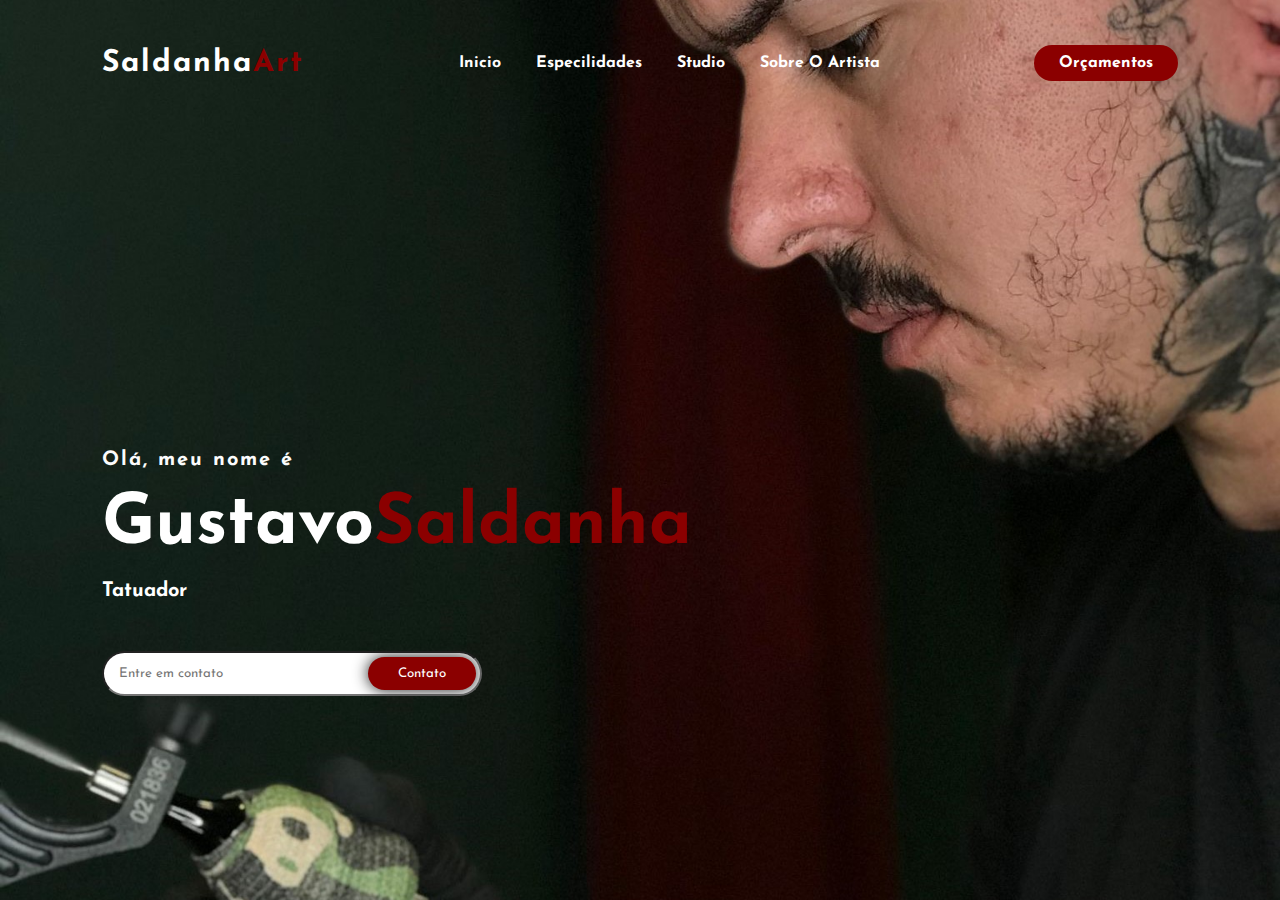
==== index.html @ 96786fb2 "reafactor: alter index.html and style.css" ====
<!DOCTYPE html>
<html lang="pt-br">
<head>
    <meta charset="UTF-8">
    <meta http-equiv="X-UA-Compatible" content="IE=edge">
    <meta name="viewport" content="width=device-width, initial-scale=1.0">
    <link rel="stylesheet" href="style.css">
    <link rel="preconnect" href="https://fonts.googleapis.com">
<link rel="preconnect" href="https://fonts.gstatic.com" crossorigin>
<link href="https://fonts.googleapis.com/css2?family=Josefin+Sans:wght@300&display=swap" rel="stylesheet">
    <title>Gustavo Saldanha</title>
</head>
<body>
   
     <div class="backgroud">
        <nav>
            <h2> Saldanha<span>Art</span></h2>

            <ul class="cabeçalho-link">
              <li><a href="">Inicio</a></li>
              <li><a href="">Especilidades</a></li>
              <li><a href="">Studio</a></li>
              <li><a href="">Sobre o Artista</a></li>
              
            </ul><!--cabeçalho link -->
            <a href="#" class="btn"> Orçamentos </a>
        </nav>
        
        <div class="Main"> 
            <h4>Olá, meu nome é</h4>
            <h1>Gustavo<span>Saldanha</span></h1>
            <h3>Tatuador</h3>
            <div class="Container-btn">
               <form>
                 <input type="emai" nome="email" id="mail" placeholder="Entre em contato">
                 <input type="submit" nome="submit" value="Contato">
               </form>
            </div><!--Div container btn-->
        </div><!--Main-->
     </div><!--background -->
</body>
</html>
---- style.css ----
*{
    margin: 0;
    padding: 0;
    box-sizing: border-box;
    font-family: 'Josefin Sans';
}

/*estilização imagem de fundo*/
.backgroud{
    background-image: url(Gu.jpg);
    background-size: cover;
    background-position: center;
    height: 100vh;
    width: 100%;
}

/*estilização barra menu*/
nav{
    display: flex;
    align-items: center;
    justify-content: space-between;
    padding: 45px;
    padding-left: 8%;
    padding-right: 8%;
}
nav ul li{
    display: inline-block;
    padding: 8px 15px;
    list-style-type: none;
}
nav ul li a{
    color: #fff;
    text-decoration: none;
    font-weight: bold;
    text-transform: capitalize;
}
nav ul li a:hover{
    color: #8B0000;
    transform: scale(1.2);
}

/*estilização Logo*/
nav h2{
    color: white;
    font-size: 30px;
    cursor: pointer;
    letter-spacing: 2px;
}
span{
    color: #8B0000;

}

/*estilização botão*/
.btn{
    background-color: #8B0000;
    color: #fff;
    text-decoration: none;
    font-weight: bold;
    padding: 10px 25px;
    border-radius: 30px;
    transition: transform .4s;
}
.btn:hover{
    transform: scale(1.2);
}
/*estilização segunda sessão*/
.Main{
    position: absolute;
    top: 50%;
    left: 8%;
    transform: translatey(-50);
}

h4{
    color:#fcfcfc;
    letter-spacing: 2px;
    font-size: 20px;
}
h1{
    color: #fff;
    margin: 20px 0px 20px;
    font-size: 70px;
}
h3{
    color: #fff;
    font-size: 20px;
    margin-bottom: 50px;
}
.Container-btn form{
    width: 380px;
    max-width: 100%;
    position: relative;
}
.Container-btn form input:first-child{
    display: inline-block;
    width: 100%;
    padding: 14px 130px 14px 15px;
    border-radius: 30px;
    outline: none;
}
.Container-btn form input:last-child{
    position: absolute;
    display: inline-block;
    outline: none;
    padding: 10px 30px;
    border: none;
    border-radius: 30px;
    background-color: #8B0000;
    color: #fff;
    box-shadow: 0px 0px 15px #1C1C1C;
    right: 6px;
    top: 6px;
}
.Container-btn form input:last-child:hover{
    transform: scale(1.2);
}
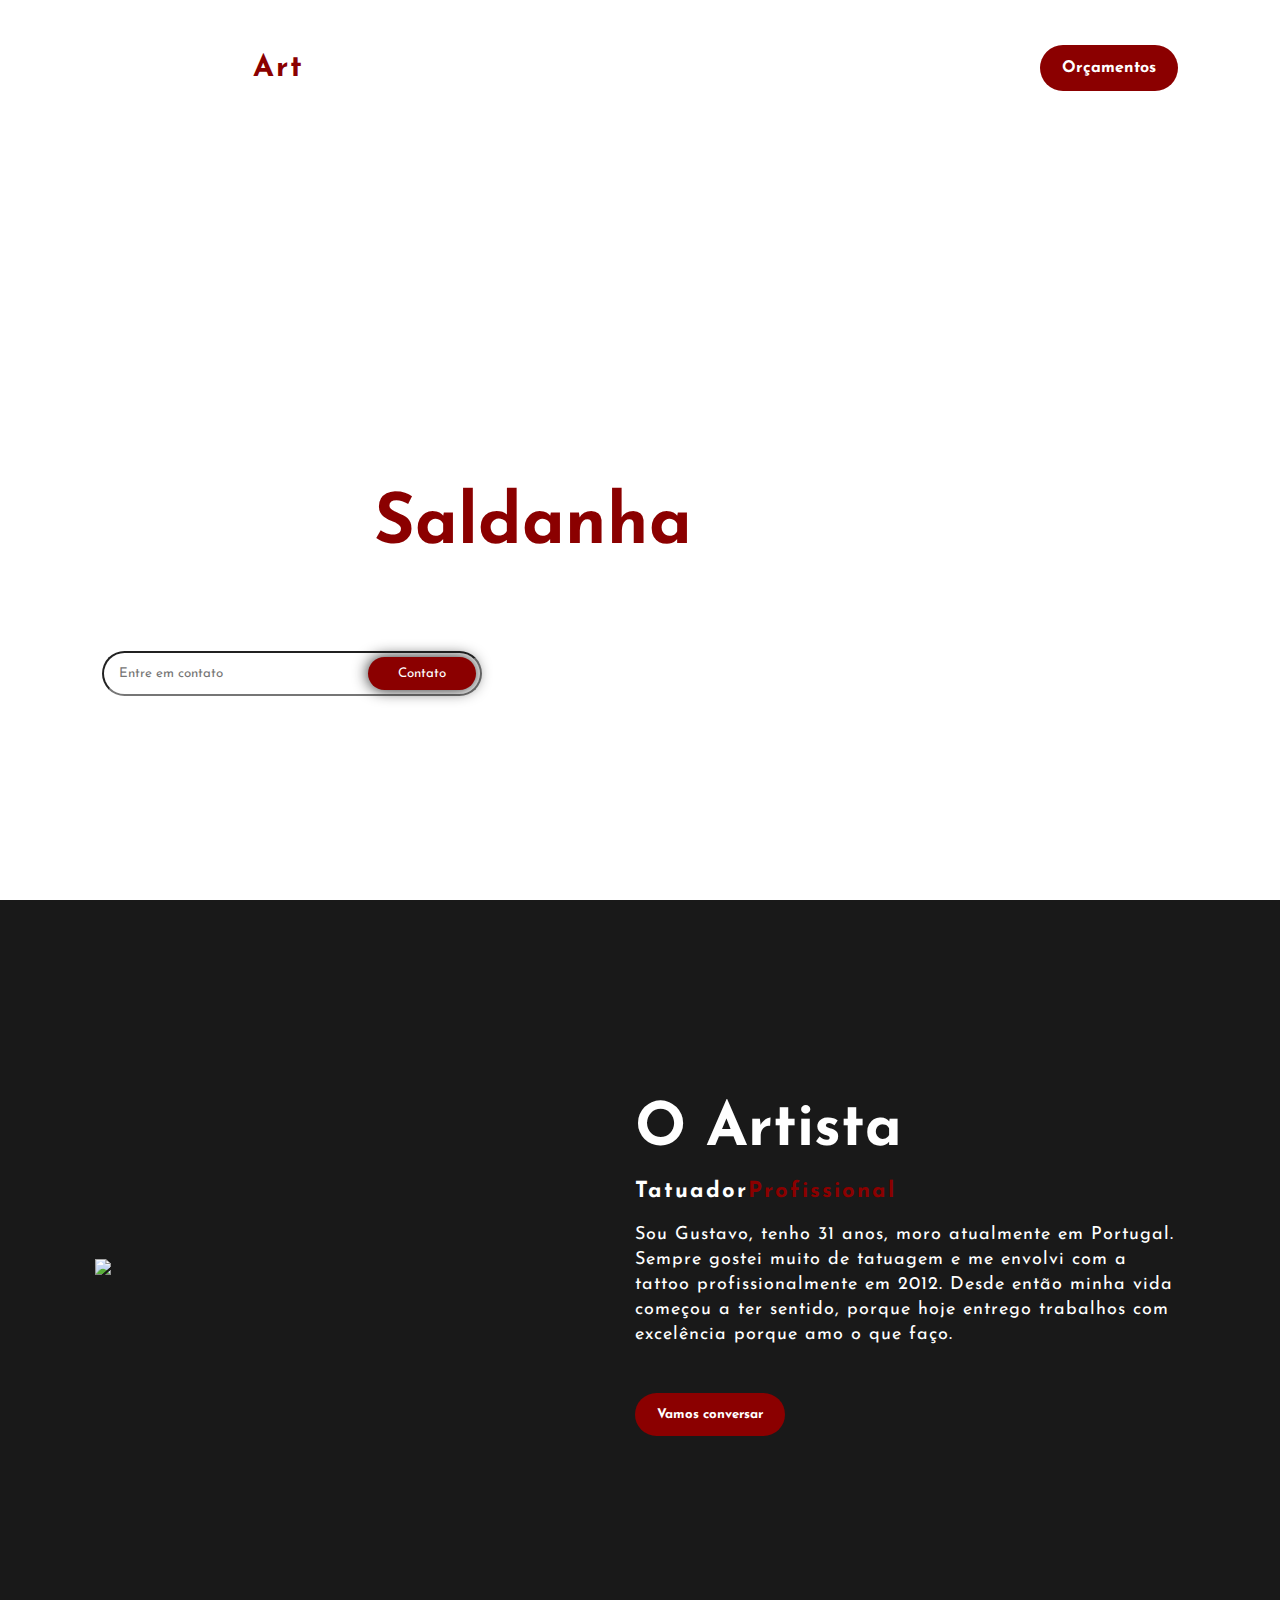
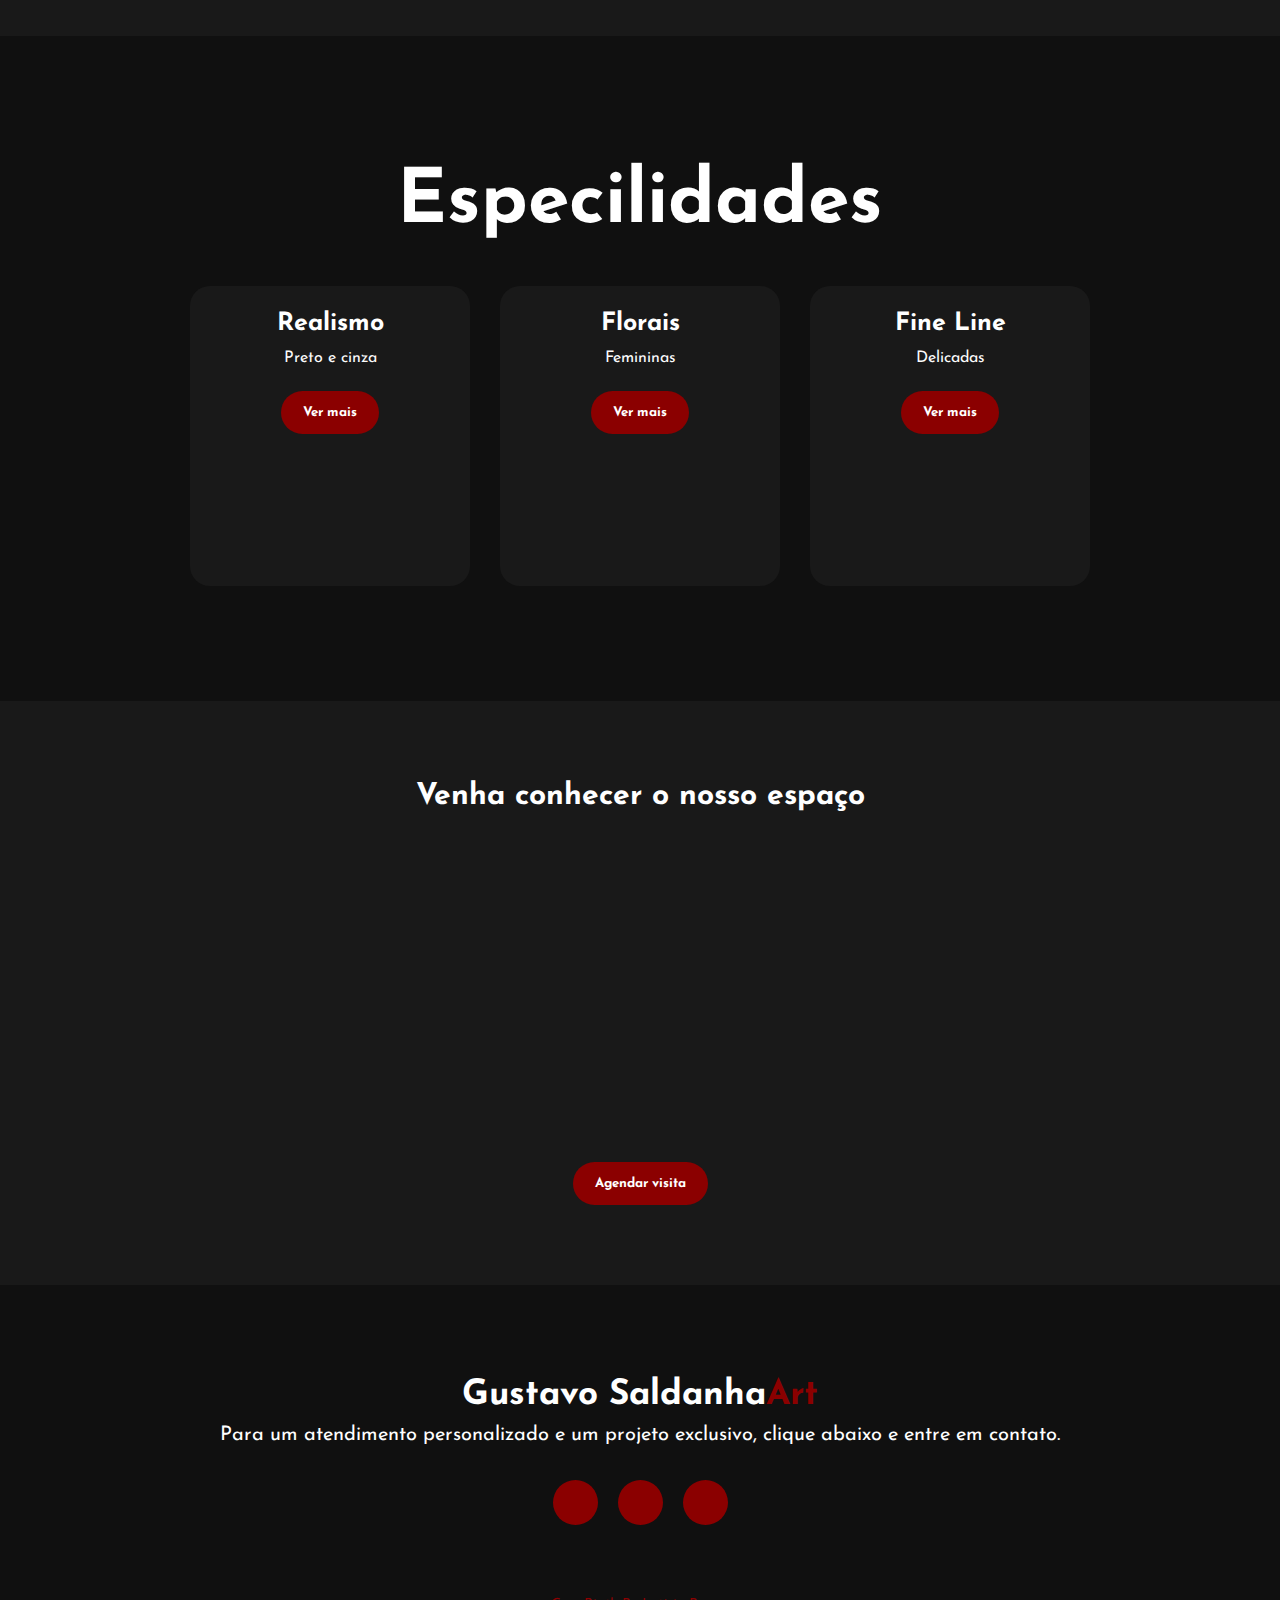
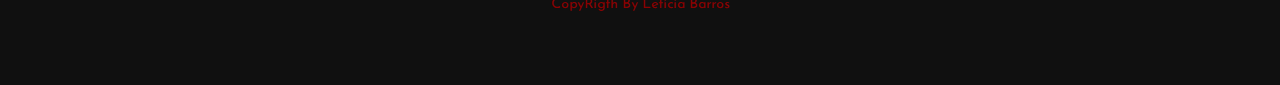
==== commit ef7d5f79: "refactor: alter index.html" ====
--- a/index.html
+++ b/index.html
@@ -8,19 +8,21 @@
     <link rel="preconnect" href="https://fonts.googleapis.com">
 <link rel="preconnect" href="https://fonts.gstatic.com" crossorigin>
 <link href="https://fonts.googleapis.com/css2?family=Josefin+Sans:wght@300&display=swap" rel="stylesheet">
-    <title>Gustavo Saldanha</title>
+<script src="https://kit.fontawesome.com/7abaea8412.js" crossorigin="anonymous"></script>
+<script src="script.js"></script>
+<title>Gustavo Saldanha</title>
 </head>
 <body>
-   
      <div class="backgroud">
         <nav>
             <h2> Saldanha<span>Art</span></h2>
 
             <ul class="cabeçalho-link">
               <li><a href="">Inicio</a></li>
-              <li><a href="">Especilidades</a></li>
+              <li><a href="">O Artista</a></li>
+              <li><a href="">Especialidades</a></li>
               <li><a href="">Studio</a></li>
-              <li><a href="">Sobre o Artista</a></li>
+              <li><a href="">Workshop</a></li>
               
             </ul><!--cabeçalho link -->
             <a href="#" class="btn"> Orçamentos </a>
@@ -30,13 +32,102 @@
             <h4>Olá, meu nome é</h4>
             <h1>Gustavo<span>Saldanha</span></h1>
             <h3>Tatuador</h3>
-            <div class="Container-btn">
+            <div class="Container-btn2">
                <form>
                  <input type="emai" nome="email" id="mail" placeholder="Entre em contato">
                  <input type="submit" nome="submit" value="Contato">
                </form>
             </div><!--Div container btn-->
         </div><!--Main-->
+
+        <aside>
+          <div class="icon-menu" onclick="abrirmenu()">
+             <div class="menu"><i class="fa-solid fa-bars"></i></div>
+          </div><!--icon menu-->
+
+          <div id="barra-menu">
+            <ul>
+              <li><a href="">Inicio</a></li>
+              <li><a href="">O Artista</a></li>
+              <li><a href="">Especialidades</a></li>
+              <li><a href="">Studio</a></li>
+
+              <a href="https://wa.me/message/LHHZED5K4EP2B1">" class="C-icon"> Orçamentos </a>
+            </ul>
+          </div><!--barra menu-->
+        </aside>
      </div><!--background -->
+
+     <!--começo da da sessão sobre-->
+
+     <section class="backgroud-color-sobre">
+          <div class="Main-sobre">
+            <img src="Gustavo2.jpg">
+             <div class="text-sobre">
+                <h2>O artista</h2>
+                <h5>Tatuador<span>Profissional</span></h5>
+                <p>
+                    Sou Gustavo, tenho 31 anos, moro atualmente em Portugal. Sempre gostei muito de tatuagem e me envolvi com a tattoo profissionalmente em 2012. Desde então minha vida começou a ter sentido, porque hoje entrego trabalhos com excelência porque amo o que faço.  
+                </p>
+                <a href="https://wa.me/message/LHHZED5K4EP2B1"> <button class="button">Vamos conversar</button></a>
+             </div><!--text-sobre -->
+          </div><!--Main-sobre -->
+     </section><!--backgroud-color-sobre-->
+
+
+     <!--começo da da sessão Especialidades-->
+
+     <div class="container-especilidades">
+       <div class="title">
+      <h2>Especilidades</h2>
+       </div><!--title-->
+       <div class="caixa">
+        <div class="card">
+            <i class="fa-solid fa-palette"></i>
+           
+            <h5>Realismo</h5>
+            <p>Preto e cinza</p>
+            <a href="index2.html"><button class="btn">Ver mais</button> </a>
+        </div><!--card-->
+
+        <div class="card">
+            <i class="fa-solid fa-leaf"></i>
+            
+            <h5>Florais</h5>
+            <p>Femininas</p>
+            <a href="index3.html"> <button class="btn">Ver mais</button>  </a> 
+        </div><!--card-->
+
+        <div class="card">
+            <i class="fa-solid fa-pen"></i>
+            <h5>Fine Line</h5>
+            <p>Delicadas</p>            
+            <a href="index4.html"> <button class="btn">Ver mais</button>   </a>
+        
+        </div><!--card-->
+       </div><!--caixa-->
+     </div><!--container-especilidades-->
+
+
+     <div class="studio">
+      <p> Venha conhecer o nosso espaço</p> 
+      <iframe src="https://www.google.com/maps/embed?pb=!1m18!1m12!1m3!1d3109.68887337311!2d-9.331534224256174!3d38.7937662717463!2m3!1f0!2f0!3f0!3m2!1i1024!2i768!4f13.1!3m3!1m2!1s0xd1ed1b6b7a5a08f%3A0x21982794b4d40d9f!2sBrabo&#39;s%20Tattoo!5e0!3m2!1spt-PT!2spt!4v1681479649722!5m2!1spt-PT!2spt" width="400" height="300" style="border:0;" allowfullscreen="" loading="lazy" referrerpolicy="no-referrer-when-downgrade"></iframe>
+
+      <a href="https://wa.me/message/LHHZED5K4EP2B1"><button class="btn">Agendar visita</button></a>
+     </div><!--Studio-->
+
+     <footer>
+      <h6> Gustavo Saldanha<span>Art</span></h6>
+      <p>Para um atendimento personalizado e um projeto exclusivo, clique abaixo e entre em contato.</p>
+      <div class="redes-sociais">
+           <a href="#"><i class="fa-brands fa-facebook"></i></a>
+           <a href="#"><i class="fa-brands fa-instagram"></i></a>
+           <a href="https://wa.me/message/LHHZED5K4EP2B1"><i class="fa-brands fa-whatsapp"></i></a>
+      </div><!--Redes sociais-->
+
+     <div class="End">
+      <p>CopyRigth By Letícia Barros</p>
+     </div>
+     </footer>
 </body>
 </html>--- a/style.css
+++ b/style.css
@@ -4,16 +4,14 @@
     box-sizing: border-box;
     font-family: 'Josefin Sans';
 }
-
 /*estilização imagem de fundo*/
 .backgroud{
-    background-image: url(Gu.jpg);
+    background-image: url(Gustavo3.jpg);
     background-size: cover;
     background-position: center;
     height: 100vh;
     width: 100%;
 }
-
 /*estilização barra menu*/
 nav{
     display: flex;
@@ -37,8 +35,8 @@
 nav ul li a:hover{
     color: #8B0000;
     transform: scale(1.2);
-}
-
+    transition: .3s;
+}
 /*estilização Logo*/
 nav h2{
     color: white;
@@ -50,7 +48,6 @@
     color: #8B0000;
 
 }
-
 /*estilização botão*/
 .btn{
     background-color: #8B0000;
@@ -59,10 +56,6 @@
     font-weight: bold;
     padding: 10px 25px;
     border-radius: 30px;
-    transition: transform .4s;
-}
-.btn:hover{
-    transform: scale(1.2);
 }
 /*estilização segunda sessão*/
 .Main{
@@ -73,7 +66,7 @@
 }
 
 h4{
-    color:#fcfcfc;
+    color: #fff;
     letter-spacing: 2px;
     font-size: 20px;
 }
@@ -81,25 +74,26 @@
     color: #fff;
     margin: 20px 0px 20px;
     font-size: 70px;
+   
 }
 h3{
     color: #fff;
     font-size: 20px;
     margin-bottom: 50px;
 }
-.Container-btn form{
+.Container-btn2 form{
     width: 380px;
     max-width: 100%;
     position: relative;
 }
-.Container-btn form input:first-child{
+.Container-btn2 form input:first-child{
     display: inline-block;
     width: 100%;
     padding: 14px 130px 14px 15px;
     border-radius: 30px;
     outline: none;
 }
-.Container-btn form input:last-child{
+.Container-btn2 form input:last-child{
     position: absolute;
     display: inline-block;
     outline: none;
@@ -112,6 +106,663 @@
     right: 6px;
     top: 6px;
 }
-.Container-btn form input:last-child:hover{
+.Container-btn2 form input:last-child:hover{
     transform: scale(1.2);
-}+    transition: .8s;
+}
+/*estilização sobre o artista*/
+.backgroud-color-sobre{
+    background-color: #191919;
+    width: 100%;
+    padding: 100px 0px;
+}
+.backgroud-color-sobre img{
+    width: 300px;
+    height: auto;
+    margin-right: 50px;
+    margin-bottom: 2px;
+}
+/*estilização barra menu responsivo*/
+aside{
+    position: absolute;
+    top: 0;
+    right: 0;
+    display: flex;
+    overflow: hidden;
+
+}
+.icon-menu .menu{
+    color: white;
+    font-size: 30px;
+    margin-top: 15px;
+    margin-right: 15px;
+    display: none;
+}
+#barra-menu{
+    background-color: #191919;
+    height: 100vh;
+    width: 0px;
+    transition: 0.3s all;
+}
+#barra-menu ul li{
+    list-style: none;
+    padding: 15px;
+}
+#barra-menu ul li a{
+    color: #fff;
+    text-decoration: none;
+    font-size: 15px;
+    width: 100%;
+}
+#barra-menu ul li a:hover{
+    border: solid 1px #101010;
+    padding: 10px;
+    border-radius: 15px;
+    background-color: #858585;
+}
+.C-icon{
+    margin-top: 100%;
+    display: flex;
+    justify-content: center;
+    text-align: center;
+    gap: 15px;
+    overflow: hidden;
+}
+/* estilização sobre o artista*/
+.text-sobre{
+    width: 550px;
+}
+.Main-sobre{
+    display: flex;
+    align-items: center;
+    justify-content: space-around;
+    margin: 0 auto;
+    width: 100%;
+    padding: 100px 0px;
+  
+}
+.text-sobre h2{
+    color: #fff;
+    font-size: 60px;
+    text-transform: capitalize;
+    margin-bottom: 20px;
+}
+.text-sobre h5{
+    color: #fff;
+    letter-spacing: 2px;
+    font-size: 22px;
+    margin-bottom: 20px;
+    text-transform: capitalize;
+  
+}
+.text-sobre p{
+    color: #fff;
+    letter-spacing: 1px;
+    line-height: 25px;
+    font-size: 18px;
+    margin-bottom: 45px;
+}
+.button{
+    background-color: #8B0000;
+    color: #fff;
+    text-transform: none;
+    border: 2px solid transparent;
+    font-weight: bold;
+    padding: 13px 20px;
+    border-radius: 30px;
+    transition: .4s;
+}
+.button:hover{
+    background-color: transparent;
+    border: 2px solid #8B0000;
+    cursor: pointer;
+}
+/*estilização terceira seção*/
+.container-especilidades{
+    background-color: #101010;
+    width: 100%;
+    padding: 100px 0px;
+}
+.title h2{
+color: #fff;
+font-size: 75px;
+width: 1030;
+margin: 30px auto;
+text-align: center;
+}
+.caixa{
+    display: flex;
+    justify-content: center;
+    align-items: center;
+    min-width: 400px;
+    flex-wrap: wrap;
+}
+.card{
+    background-color: #191919;
+    height: 300px;
+    width: 280px;
+    border: 20px;
+    border-radius: 20px;
+    margin: 15px;
+    position: relative;
+    overflow: hidden;
+    text-align: center;
+}
+.card i{
+    font-size: 40px;
+    display: block;
+    text-align: center;
+    margin: 25px 0px;
+    color: #A9A9A9;
+}
+.card h5{
+    color: #fff;
+    font-size: 25px;
+    margin-bottom: 10px;
+}
+.card p{
+    color: #fcfcfc;
+    line-height: 25px;
+    margin-bottom: 20px;
+}
+.btn{
+    background-color: #8B0000;
+    color: #fff;
+    text-transform: none;
+    border: 2px solid transparent;
+    font-weight: bold;
+    padding: 13px 20px;
+    border-radius: 30px;
+    transition: .4s;
+}
+.btn:hover{
+    background-color: transparent;
+    border: 2px solid #8B0000;
+    cursor: pointer;
+}
+/*estilização quarta sessão*/
+.studio{
+    width: 100%;
+    padding: 80px 0px;
+    background-color: #191919;
+    display: flex;
+    flex-direction: column;
+    justify-content: center;
+    align-items: center;
+}
+.studio p{
+    color: #fff;
+    font-size: 30px;
+    font-weight: bold;
+    margin-bottom: 25px;
+}
+.studio iframe{
+    margin-bottom: 25px;
+}
+/* estilização do footer*/
+footer{
+    position: relative;
+    width: 100%;
+    height: 400px;
+    background-color: #101010;
+    display: flex;
+    flex-direction: column;
+    align-items: center;
+    justify-content: center;
+}
+h6{
+ font-size: 35px;
+ color: #fff;
+}
+footer p{
+font-size: 20px;
+color: #fff;
+text-align: center;
+margin-top: 10px;
+margin-bottom: 10px;
+line-height: 25px;
+}
+.redes-sociais{
+    display: flex;
+}
+.redes-sociais a{
+    background-color: #8B0000;
+    width: 45px;
+    height: 45px;
+    padding: 15px;
+    border-radius: 50%;
+    margin: 22px 10px;
+    color: #fff;
+    text-decoration: none;
+    font-size: 20px;
+    align-items: center;
+    display: flex;
+    flex-direction: row;
+}
+.redes-sociais a:hover{
+ transform: scale(1.2);
+ transition: .5s;
+}
+.End p{
+    position: relative;
+    color: #8B0000;
+    top: 35px;
+    font-size: 14px;
+}
+/*estilização index 2*/
+
+.container-realismo{
+    background-color: #101010;
+    width: 100%;
+    padding: 30px 0px;
+}
+.Main-realismo{
+    display: flex;
+    align-items: center;
+    justify-content: space-around;
+    margin: 0 auto;
+    width: 100%;
+    padding: 100px 0px;
+}
+.backgroud-color-realismo
+{
+    background-color: #191919;
+}
+.backgroud-color-realismo img{
+    width: 300px;
+    height: auto;
+    margin-right: 50px;
+    margin-bottom: 2px;
+    border-radius: 5px;
+}
+.button-realismo{
+    background-color: #8B0000;
+    color: #fff;
+    text-transform: none;
+    border: 2px solid transparent;
+    font-weight: bold;
+    padding: 13px 20px;
+    border-radius: 30px;
+    transition: .4s;
+}
+.backgroud-color-realismo {
+position: relative; 
+text-align: center;
+}
+.backgroud-color-realismo img {
+display: block;
+  margin: 0 auto;
+}
+
+.button-realismo {
+position: absolute;
+bottom: 0;
+left: 50%;
+transform: translateX(-50%);
+border-right: 100px;
+margin-bottom: 20px;
+}
+
+.button-realismo:hover{
+    background-color: transparent;
+    border: 2px solid #8B0000;
+    cursor: pointer;
+}
+
+/*responsividade*/
+@media screen and (max-width: 730px) {
+    nav ul{
+        display: none;
+    }
+    nav .btn{
+        display: none;
+    }
+    .icon-menu .menu{
+        display: block;
+    }
+    #barra-menu{
+        height: 100vh;
+    }
+    .Main h1{
+        font-size: 40px;
+    }
+    .Main-img img{
+        width: 280px;
+        height: auto;
+        border-radius: 15px;
+    }
+    .text-sobre h2{
+        font-size: 45px;
+        text-align: center;
+        align-items: center;
+        margin-top: 15px;
+    }
+    .text-sobre h5{
+        text-align: center;
+        align-items: center;
+    }
+    .container-especilidades h2{
+        font-size: 50px;
+        margin-left: -200px;
+    }
+
+}
+@media screen and (max-width:375px){
+
+    .icon-menu .menu{
+        display: block;
+    }
+    #barra-menu{
+        height: 100vh;
+        z-index: 1;
+    }
+    .C-icon{
+        background-color: #8B0000;
+        color: #FFF;
+        text-transform: none;
+        border: 2px solid transparent;
+        font-weight: bold;
+        padding: 10px 5px;
+        border-radius: 30px;
+        width: 150px;
+        margin-left: 15px;
+        text-decoration: none;
+    }
+    .Main h1,h3{
+        font-size: 20px;
+    }
+    .Container-btn2 form{
+        width: 200px;
+        max-width: 100%;
+        position: relative;
+        margin-left: -2px;
+    }
+    .backgroud nav h2{
+        font-size: 20px;
+    }
+    .backgroud-color-sobre{
+        align-items: center;
+        text-align: center;
+    }
+    .Main-sobre img{
+      display: none;
+    }
+
+
+    .text-sobre h2{
+        margin-left: -15px;
+       
+    }
+    .text-sobre h5{
+        margin-left: -15px;
+    }
+   .text-sobre h5 p{
+    font-size: 15px;
+    width: 350px;
+    margin-left: 100x;
+}
+   .text-sobre button{
+    margin-left: 15px;
+   }
+    
+   .studio iframe{
+    width: 250px;
+    height: 200px;
+   }
+
+   .container-especilidades h2{
+    margin-left: 20px;
+    font-size: 40px;
+   }
+   .studio p{
+    text-align: center;
+    align-items: center;
+    font-size: 20px;
+   }
+
+   footer p{
+    font-size: 18px;
+   }
+   footer h6{
+    font-size: 30px;
+    margin-bottom: 40px;
+   }
+}
+@media screen and (max-width: 844px) {
+    nav ul{
+        display: none;
+    }
+    nav .btn{
+        display: none;
+    }
+    .icon-menu .menu{
+        display: block;
+    }
+    #barra-menu{
+        height: 100vh;
+    }
+    .Main h1{
+        font-size: 40px;
+    }
+    .Main-img img{
+        width: 280px;
+        height: auto;
+        border-radius: 15px;
+    }
+    .text-sobre h2{
+        font-size: 45px;
+        text-align: center;
+        align-items: center;
+        margin-top: 15px;
+    }
+    .text-sobre h5{
+        text-align: center;
+        align-items: center;
+    }
+    .container-especilidades h2{
+        font-size: 50px;
+        margin-left: -200px;
+    }
+
+}
+@media screen and (max-width:390px){
+
+    .icon-menu .menu{
+        display: block;
+    }
+    #barra-menu{
+        height: 100vh;
+        z-index: 1;
+    }
+    .C-icon{
+        background-color: #8B0000;
+        color: #FFF;
+        text-transform: none;
+        border: 2px solid transparent;
+        font-weight: bold;
+        padding: 10px 5px;
+        border-radius: 30px;
+        width: 150px;
+        margin-left: 15px;
+        text-decoration: none;
+    }
+    .Main h1,h3{
+        font-size: 20px;
+    }
+    .Container-btn2 form{
+        width: 200px;
+        max-width: 100%;
+        position: relative;
+        margin-left: -2px;
+    }
+    .backgroud nav h2{
+        font-size: 20px;
+    }
+    .backgroud-color-sobre{
+        align-items: center;
+        text-align: center;
+    }
+    .Main-sobre img{
+      display: none;
+    }
+
+
+    .text-sobre h2{
+        margin-left: -15px;
+       
+    }
+    .text-sobre h5{
+        margin-left: -15px;
+    }
+   .text-sobre h5 p{
+    font-size: 15px;
+    width: 350px;
+    margin-left: 100x;
+}
+   .text-sobre button{
+    margin-left: 15px;
+   }
+    
+   .studio iframe{
+    width: 250px;
+    height: 200px;
+   }
+
+   .container-especilidades h2{
+    margin-left: 20px;
+    font-size: 40px;
+   }
+   .studio p{
+    text-align: center;
+    align-items: center;
+    font-size: 20px;
+   }
+
+   footer p{
+    font-size: 18px;
+   }
+   footer h6{
+    font-size: 30px;
+    margin-bottom: 40px;
+   }
+}
+@media screen and (max-width: 896px) {
+    nav ul{
+        display: none;
+    }
+    nav .btn{
+        display: none;
+    }
+    .icon-menu .menu{
+        display: block;
+    }
+    #barra-menu{
+        height: 100vh;
+    }
+    .Main h1{
+        font-size: 40px;
+    }
+    .Main-img img{
+        width: 280px;
+        height: auto;
+        border-radius: 15px;
+    }
+    .text-sobre h2{
+        font-size: 45px;
+        text-align: center;
+        align-items: center;
+        margin-top: 15px;
+    }
+    .text-sobre h5{
+        text-align: center;
+        align-items: center;
+    }
+    .container-especilidades h2{
+        font-size: 50px;
+        margin-left: -200px;
+    }
+
+}
+@media screen and (max-width:414px){
+
+    .icon-menu .menu{
+        display: block;
+    }
+    #barra-menu{
+        height: 100vh;
+        z-index: 1;
+    }
+    .C-icon{
+        background-color: #8B0000;
+        color: #FFF;
+        text-transform: none;
+        border: 2px solid transparent;
+        font-weight: bold;
+        padding: 10px 5px;
+        border-radius: 30px;
+        width: 150px;
+        margin-left: 15px;
+        text-decoration: none;
+    }
+    .Main h1,h3{
+        font-size: 20px;
+    }
+    .Container-btn2 form{
+        width: 200px;
+        max-width: 100%;
+        position: relative;
+        margin-left: -2px;
+    }
+    .backgroud nav h2{
+        font-size: 20px;
+    }
+    .backgroud-color-sobre{
+        align-items: center;
+        text-align: center;
+    }
+    .Main-sobre img{
+      display: none;
+    }
+
+
+    .text-sobre h2{
+        margin-left: -15px;
+       
+    }
+    .text-sobre h5{
+        margin-left: -15px;
+    }
+   .text-sobre h5 p{
+    font-size: 15px;
+    width: 350px;
+    margin-left: 100x;
+}
+   .text-sobre button{
+    margin-left: 15px;
+   }
+    
+   .studio iframe{
+    width: 250px;
+    height: 200px;
+   }
+
+   .container-especilidades h2{
+    margin-left: 20px;
+    font-size: 40px;
+   }
+   .studio p{
+    text-align: center;
+    align-items: center;
+    font-size: 20px;
+   }
+
+   footer p{
+    font-size: 18px;
+   }
+   footer h6{
+    font-size: 30px;
+    margin-bottom: 40px;
+   }
+}
+
+
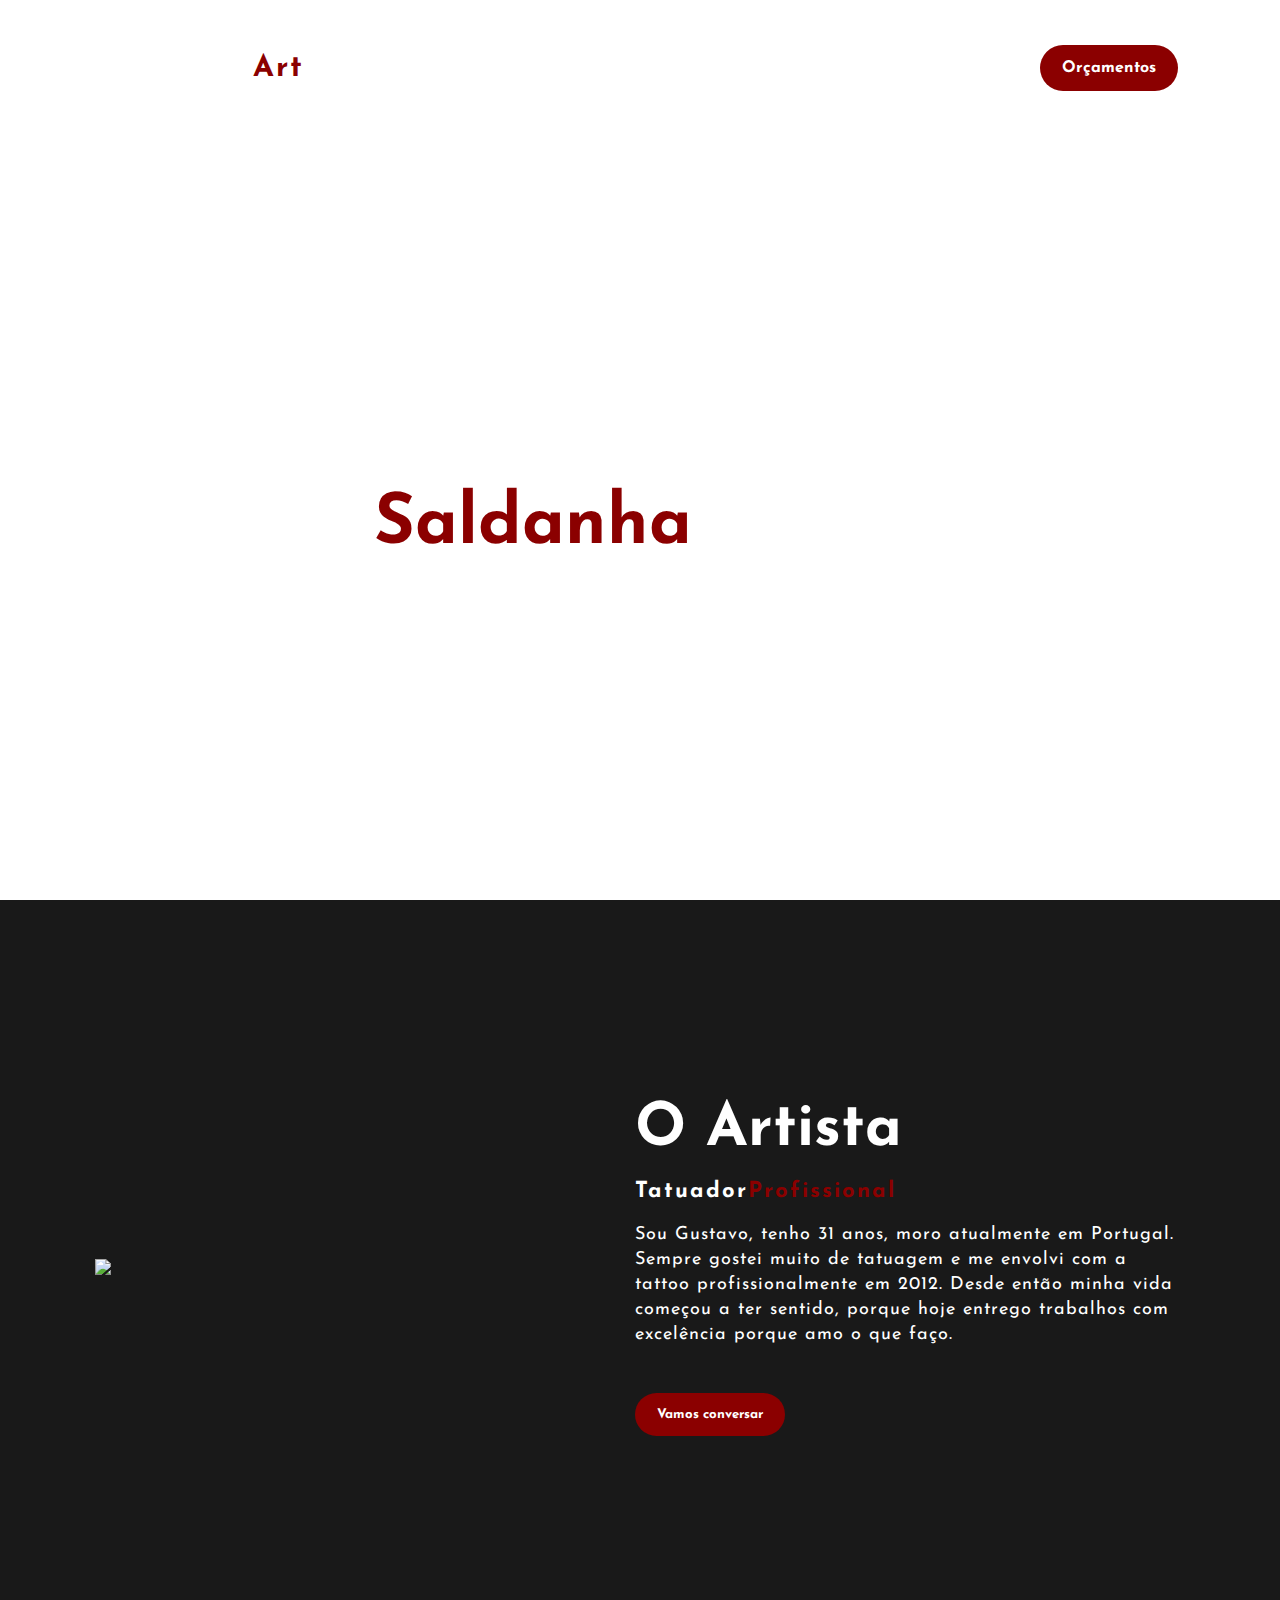
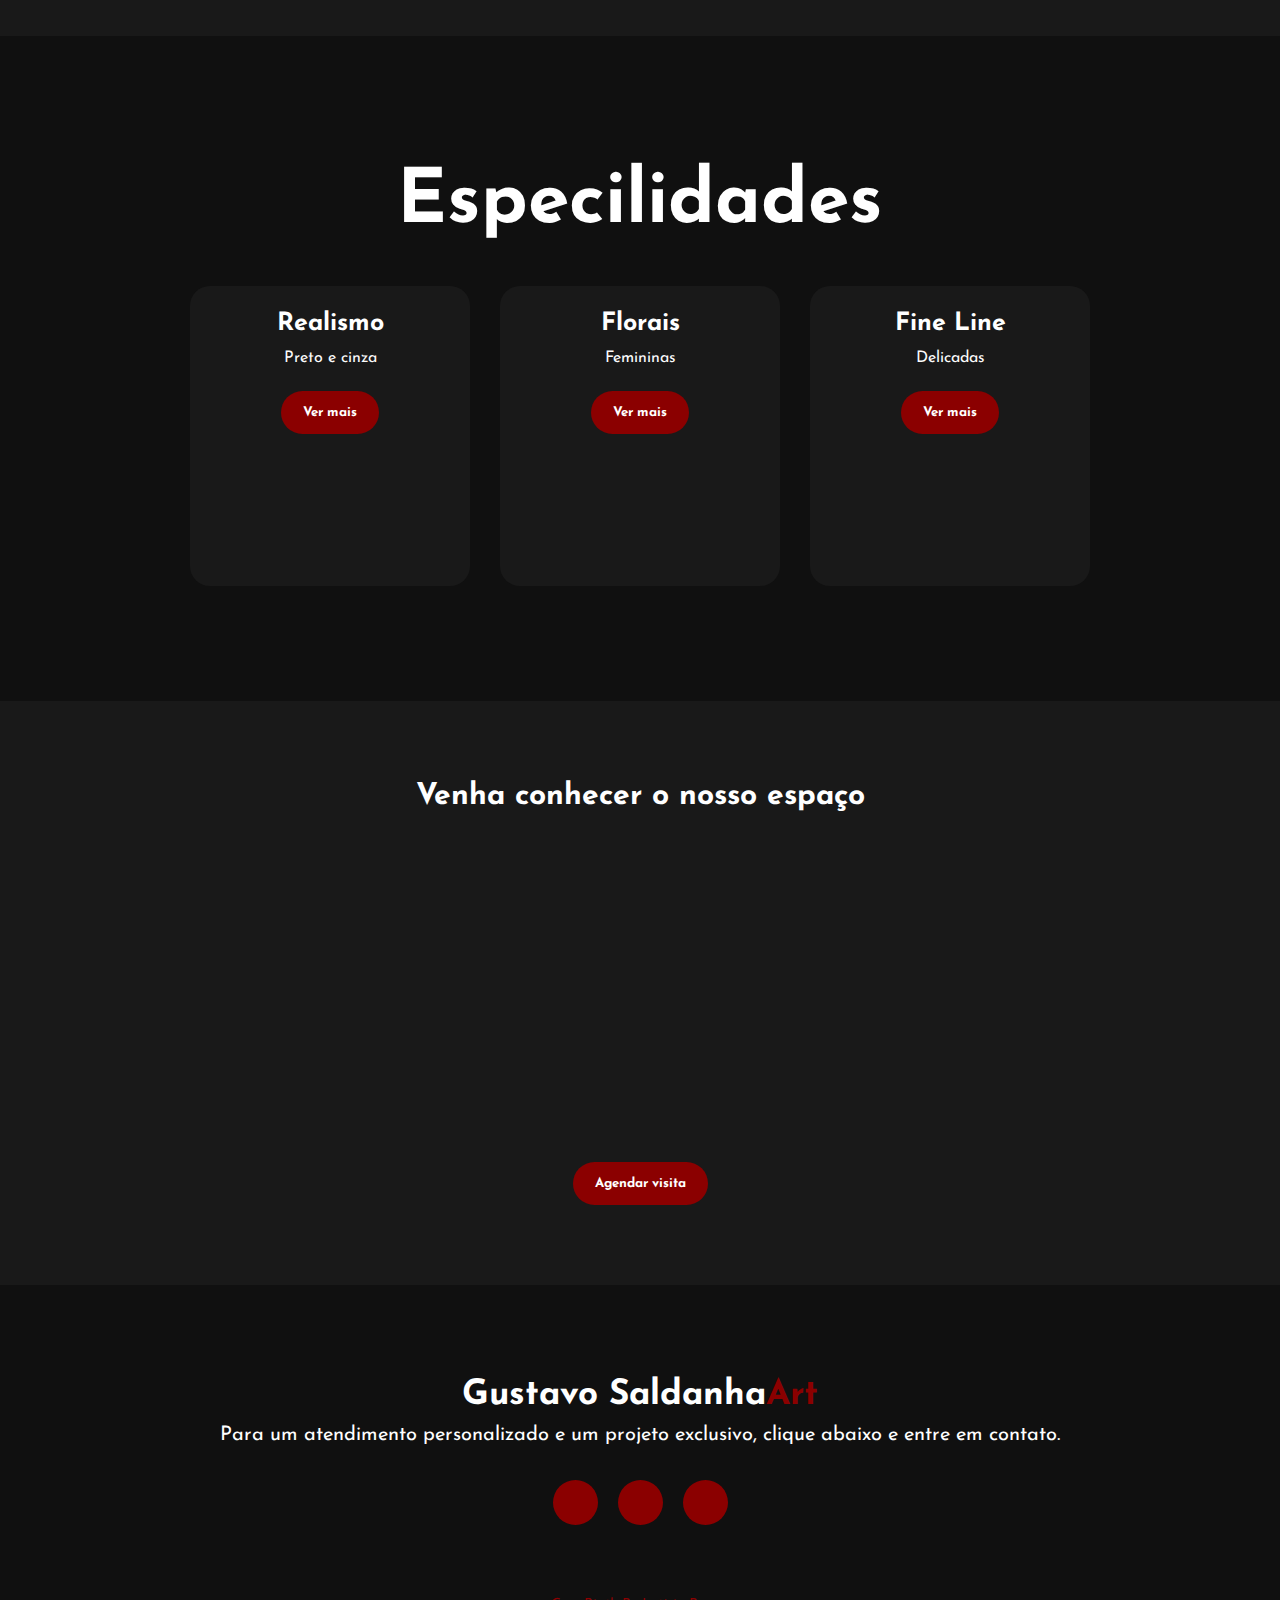
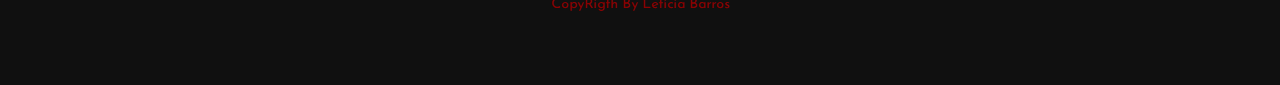
==== commit 85b0596c: "refactor: alter index.html," ====
--- a/index.html
+++ b/index.html
@@ -25,19 +25,14 @@
               <li><a href="">Workshop</a></li>
               
             </ul><!--cabeçalho link -->
-            <a href="#" class="btn"> Orçamentos </a>
+            <a href="https://wa.me/message/LHHZED5K4EP2B1" class="btn"> Orçamentos </a>
         </nav>
         
         <div class="Main"> 
-            <h4>Olá, meu nome é</h4>
+            <h4>Olá, sou</h4>
             <h1>Gustavo<span>Saldanha</span></h1>
-            <h3>Tatuador</h3>
-            <div class="Container-btn2">
-               <form>
-                 <input type="emai" nome="email" id="mail" placeholder="Entre em contato">
-                 <input type="submit" nome="submit" value="Contato">
-               </form>
-            </div><!--Div container btn-->
+            <h3>Tatuador Profissional</h3>
+           
         </div><!--Main-->
 
         <aside>
@@ -120,8 +115,8 @@
       <h6> Gustavo Saldanha<span>Art</span></h6>
       <p>Para um atendimento personalizado e um projeto exclusivo, clique abaixo e entre em contato.</p>
       <div class="redes-sociais">
-           <a href="#"><i class="fa-brands fa-facebook"></i></a>
-           <a href="#"><i class="fa-brands fa-instagram"></i></a>
+           <a href="https://www.facebook.com/tgust.tatju"><i class="fa-brands fa-facebook"></i></a>
+           <a href="https://instagram.com/gustavo.tat2?igshid=NTc4MTIwNjQ2YQ=="><i class="fa-brands fa-instagram"></i></a>
            <a href="https://wa.me/message/LHHZED5K4EP2B1"><i class="fa-brands fa-whatsapp"></i></a>
       </div><!--Redes sociais-->
 
